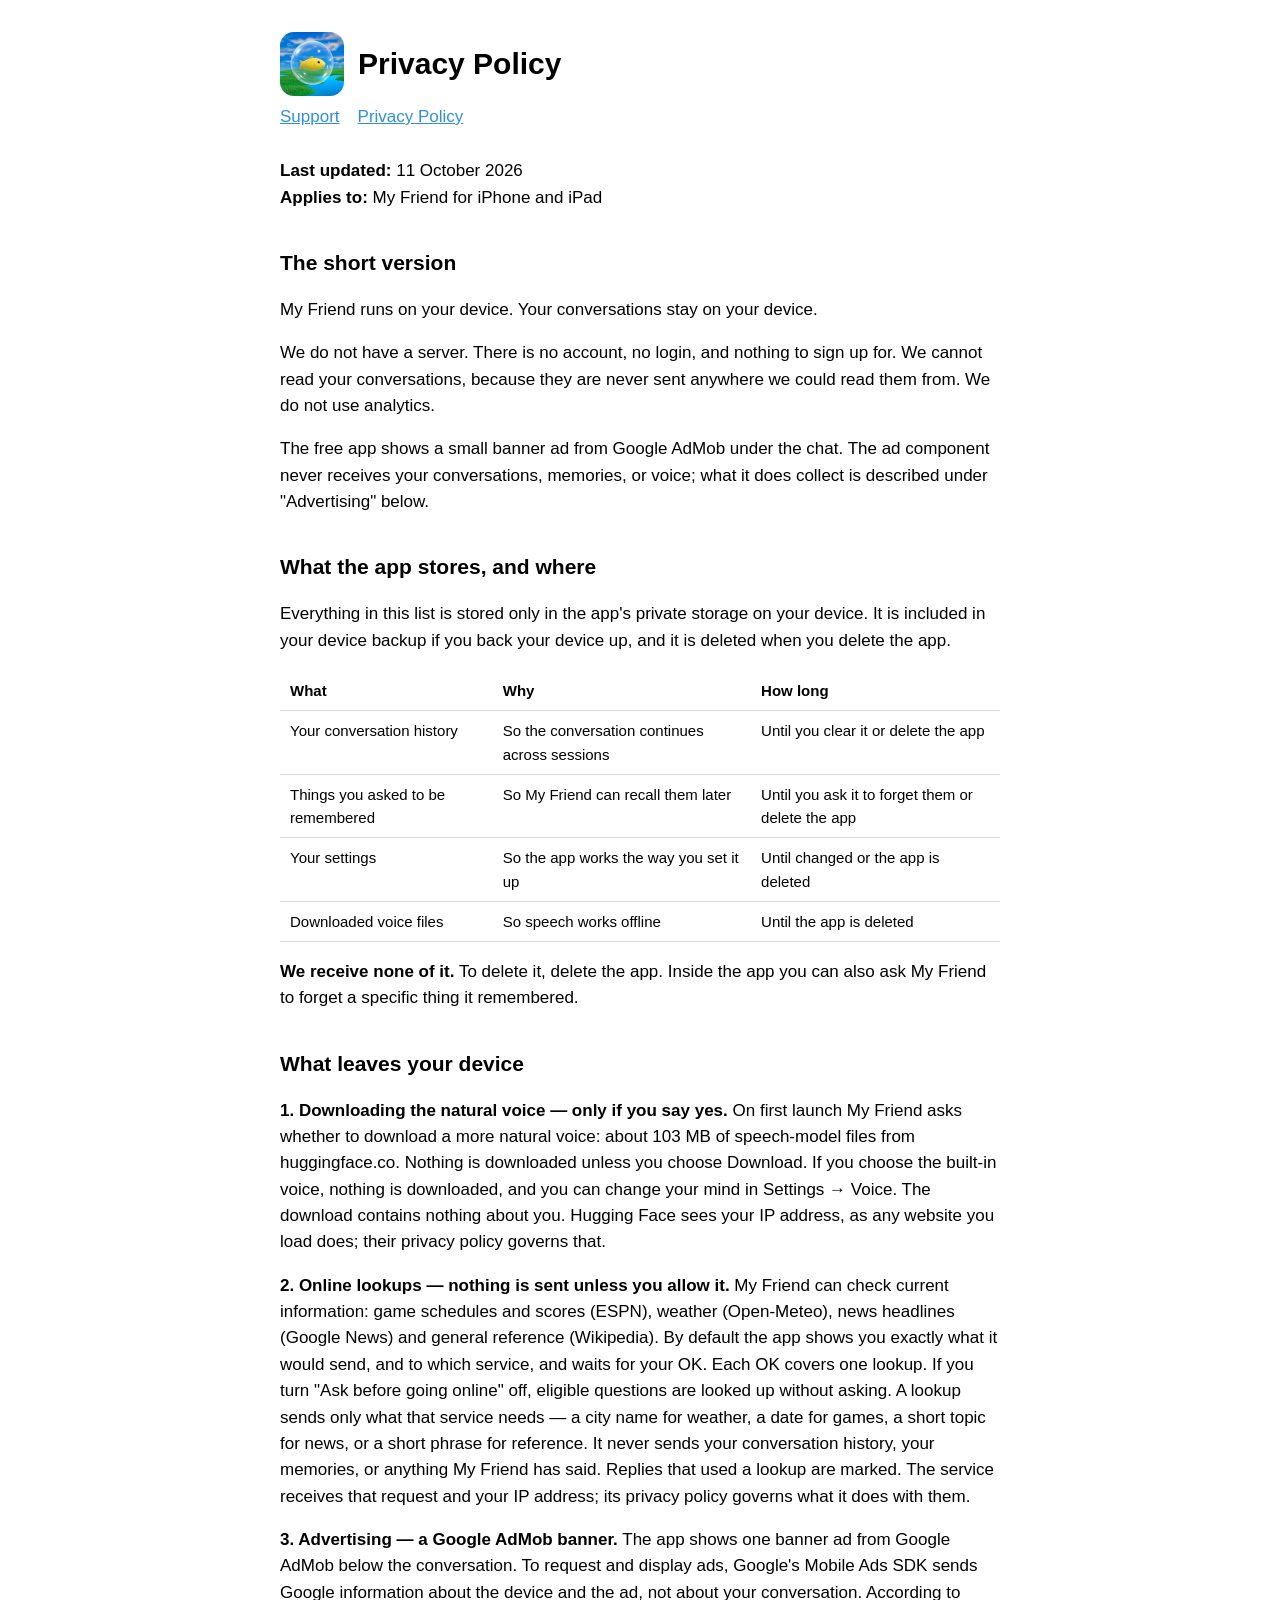
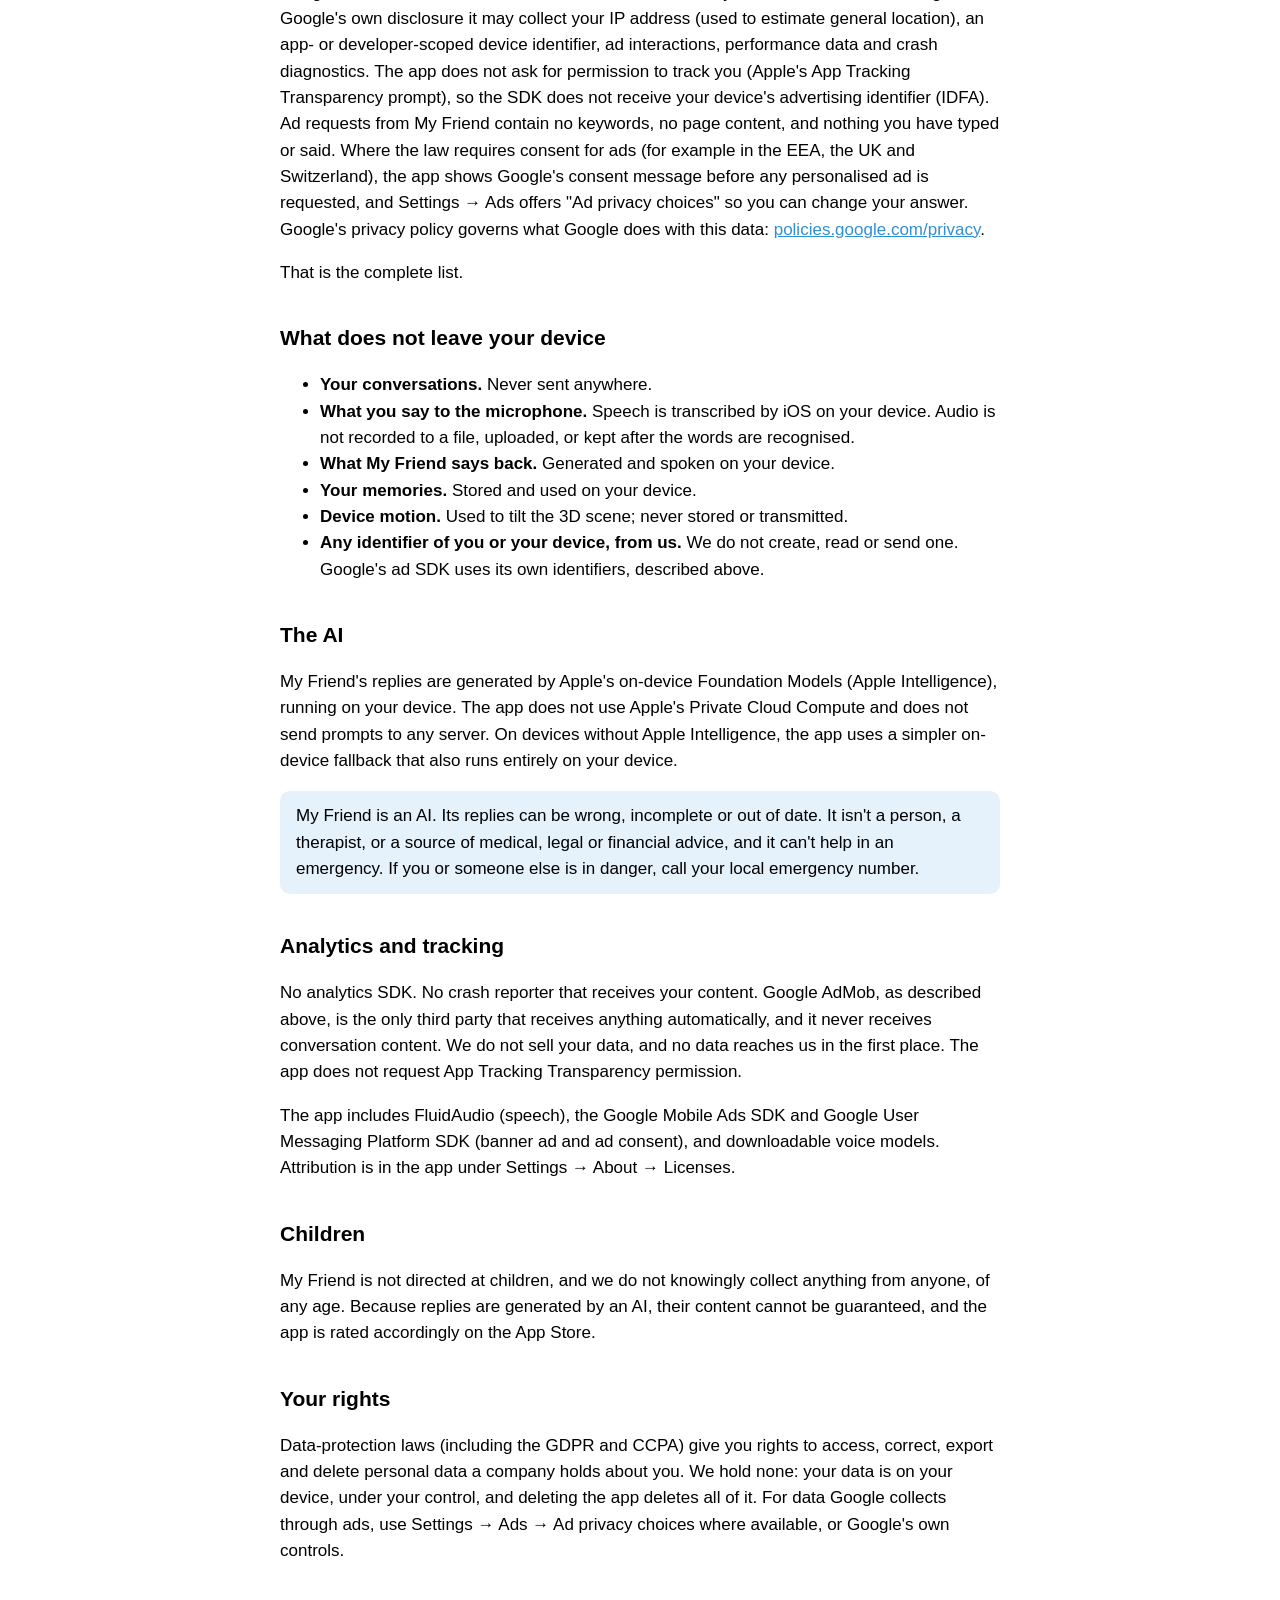
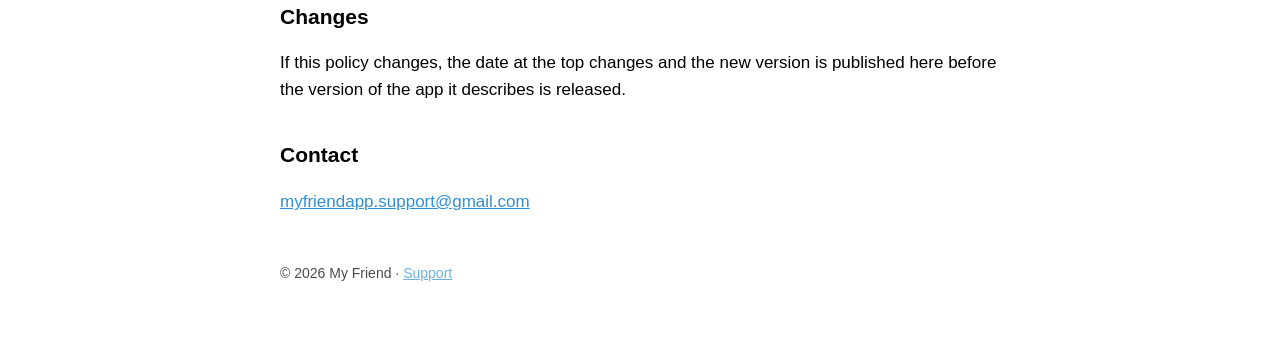
==== privacy.html @ 39dfbc70 "My Friend support site, privacy policy and app-ads.txt" ====
<!doctype html>
<html lang="en">
<head>
<meta charset="utf-8">
<meta name="viewport" content="width=device-width, initial-scale=1">
<title>My Friend — Privacy Policy</title>
<link rel="stylesheet" href="style.css">
</head>
<body>
<header>
  <img src="icon.png" alt="">
  <h1>Privacy Policy</h1>
</header>
<nav><a href="./">Support</a><a href="privacy.html">Privacy Policy</a></nav>

<p><strong>Last updated:</strong> 11 October 2026<br>
<strong>Applies to:</strong> My Friend for iPhone and iPad</p>

<h2>The short version</h2>
<p>My Friend runs on your device. Your conversations stay on your device.</p>
<p>We do not have a server. There is no account, no login, and nothing to sign up for. We cannot read
your conversations, because they are never sent anywhere we could read them from. We do not use
analytics.</p>
<p>The free app shows a small banner ad from Google AdMob under the chat. The ad component never
receives your conversations, memories, or voice; what it does collect is described under
"Advertising" below.</p>

<h2>What the app stores, and where</h2>
<p>Everything in this list is stored only in the app's private storage on your device. It is included
in your device backup if you back your device up, and it is deleted when you delete the app.</p>
<table>
<tr><th>What</th><th>Why</th><th>How long</th></tr>
<tr><td>Your conversation history</td><td>So the conversation continues across sessions</td><td>Until you clear it or delete the app</td></tr>
<tr><td>Things you asked to be remembered</td><td>So My Friend can recall them later</td><td>Until you ask it to forget them or delete the app</td></tr>
<tr><td>Your settings</td><td>So the app works the way you set it up</td><td>Until changed or the app is deleted</td></tr>
<tr><td>Downloaded voice files</td><td>So speech works offline</td><td>Until the app is deleted</td></tr>
</table>
<p><strong>We receive none of it.</strong> To delete it, delete the app. Inside the app you can also ask
My Friend to forget a specific thing it remembered.</p>

<h2>What leaves your device</h2>

<p><strong>1. Downloading the natural voice — only if you say yes.</strong>
On first launch My Friend asks whether to download a more natural voice: about 103 MB of
speech-model files from huggingface.co. Nothing is downloaded unless you choose Download. If you
choose the built-in voice, nothing is downloaded, and you can change your mind in Settings → Voice.
The download contains nothing about you. Hugging Face sees your IP address, as any website you
load does; their privacy policy governs that.</p>

<p><strong>2. Online lookups — nothing is sent unless you allow it.</strong>
My Friend can check current information: game schedules and scores (ESPN), weather (Open-Meteo),
news headlines (Google News) and general reference (Wikipedia). By default the app shows you exactly
what it would send, and to which service, and waits for your OK. Each OK covers one lookup. If you
turn "Ask before going online" off, eligible questions are looked up without asking.
A lookup sends only what that service needs — a city name for weather, a date for games, a short
topic for news, or a short phrase for reference. It never sends your conversation history, your
memories, or anything My Friend has said. Replies that used a lookup are marked. The service
receives that request and your IP address; its privacy policy governs what it does with them.</p>

<p><strong>3. Advertising — a Google AdMob banner.</strong>
The app shows one banner ad from Google AdMob below the conversation. To request and display ads,
Google's Mobile Ads SDK sends Google information about the device and the ad, not about your
conversation. According to Google's own disclosure it may collect your IP address (used to estimate
general location), an app- or developer-scoped device identifier, ad interactions, performance data
and crash diagnostics. The app does not ask for permission to track you (Apple's App Tracking
Transparency prompt), so the SDK does not receive your device's advertising identifier (IDFA).
Ad requests from My Friend contain no keywords, no page content, and nothing you have typed or said.
Where the law requires consent for ads (for example in the EEA, the UK and Switzerland), the app
shows Google's consent message before any personalised ad is requested, and Settings → Ads offers
"Ad privacy choices" so you can change your answer. Google's privacy policy governs what Google does
with this data: <a href="https://policies.google.com/privacy">policies.google.com/privacy</a>.</p>

<p>That is the complete list.</p>

<h2>What does not leave your device</h2>
<ul>
<li><strong>Your conversations.</strong> Never sent anywhere.</li>
<li><strong>What you say to the microphone.</strong> Speech is transcribed by iOS on your device. Audio
is not recorded to a file, uploaded, or kept after the words are recognised.</li>
<li><strong>What My Friend says back.</strong> Generated and spoken on your device.</li>
<li><strong>Your memories.</strong> Stored and used on your device.</li>
<li><strong>Device motion.</strong> Used to tilt the 3D scene; never stored or transmitted.</li>
<li><strong>Any identifier of you or your device, from us.</strong> We do not create, read or send one.
Google's ad SDK uses its own identifiers, described above.</li>
</ul>

<h2>The AI</h2>
<p>My Friend's replies are generated by Apple's on-device Foundation Models (Apple Intelligence),
running on your device. The app does not use Apple's Private Cloud Compute and does not send prompts
to any server. On devices without Apple Intelligence, the app uses a simpler on-device fallback that
also runs entirely on your device.</p>
<p class="note">My Friend is an AI. Its replies can be wrong, incomplete or out of date. It isn't a
person, a therapist, or a source of medical, legal or financial advice, and it can't help in an
emergency. If you or someone else is in danger, call your local emergency number.</p>

<h2>Analytics and tracking</h2>
<p>No analytics SDK. No crash reporter that receives your content. Google AdMob, as described above,
is the only third party that receives anything automatically, and it never receives conversation
content. We do not sell your data, and no data reaches us in the first place. The app does not
request App Tracking Transparency permission.</p>
<p>The app includes FluidAudio (speech), the Google Mobile Ads SDK and Google User Messaging Platform
SDK (banner ad and ad consent), and downloadable voice models. Attribution is in the app under
Settings → About → Licenses.</p>

<h2>Children</h2>
<p>My Friend is not directed at children, and we do not knowingly collect anything from anyone, of any
age. Because replies are generated by an AI, their content cannot be guaranteed, and the app is rated
accordingly on the App Store.</p>

<h2>Your rights</h2>
<p>Data-protection laws (including the GDPR and CCPA) give you rights to access, correct, export and
delete personal data a company holds about you. We hold none: your data is on your device, under your
control, and deleting the app deletes all of it. For data Google collects through ads, use Settings →
Ads → Ad privacy choices where available, or Google's own controls.</p>

<h2>Changes</h2>
<p>If this policy changes, the date at the top changes and the new version is published here before
the version of the app it describes is released.</p>

<h2>Contact</h2>
<p><a href="mailto:myfriendapp.support@gmail.com">myfriendapp.support@gmail.com</a></p>

<footer>© 2026 My Friend · <a href="./">Support</a></footer>
</body>
</html>
---- style.css ----
:root { color-scheme: light dark; --accent: #2f8fd8; }
body {
  font: 17px/1.55 -apple-system, BlinkMacSystemFont, "Segoe UI", Helvetica, Arial, sans-serif;
  max-width: 720px; margin: 0 auto; padding: 32px 20px 64px;
}
header { display: flex; align-items: center; gap: 14px; margin-bottom: 8px; }
header img { width: 64px; height: 64px; border-radius: 14px; }
h1 { margin: 0; font-size: 30px; }
h2 { margin-top: 36px; font-size: 21px; }
a { color: var(--accent); }
nav { margin: 8px 0 28px; display: flex; gap: 18px; }
.note { padding: 12px 16px; border-radius: 10px; background: rgba(47, 143, 216, 0.12); }
table { border-collapse: collapse; width: 100%; font-size: 15px; }
th, td { text-align: left; vertical-align: top; padding: 8px 10px; border-bottom: 1px solid rgba(128, 128, 128, 0.3); }
footer { margin-top: 48px; font-size: 14px; opacity: 0.7; }
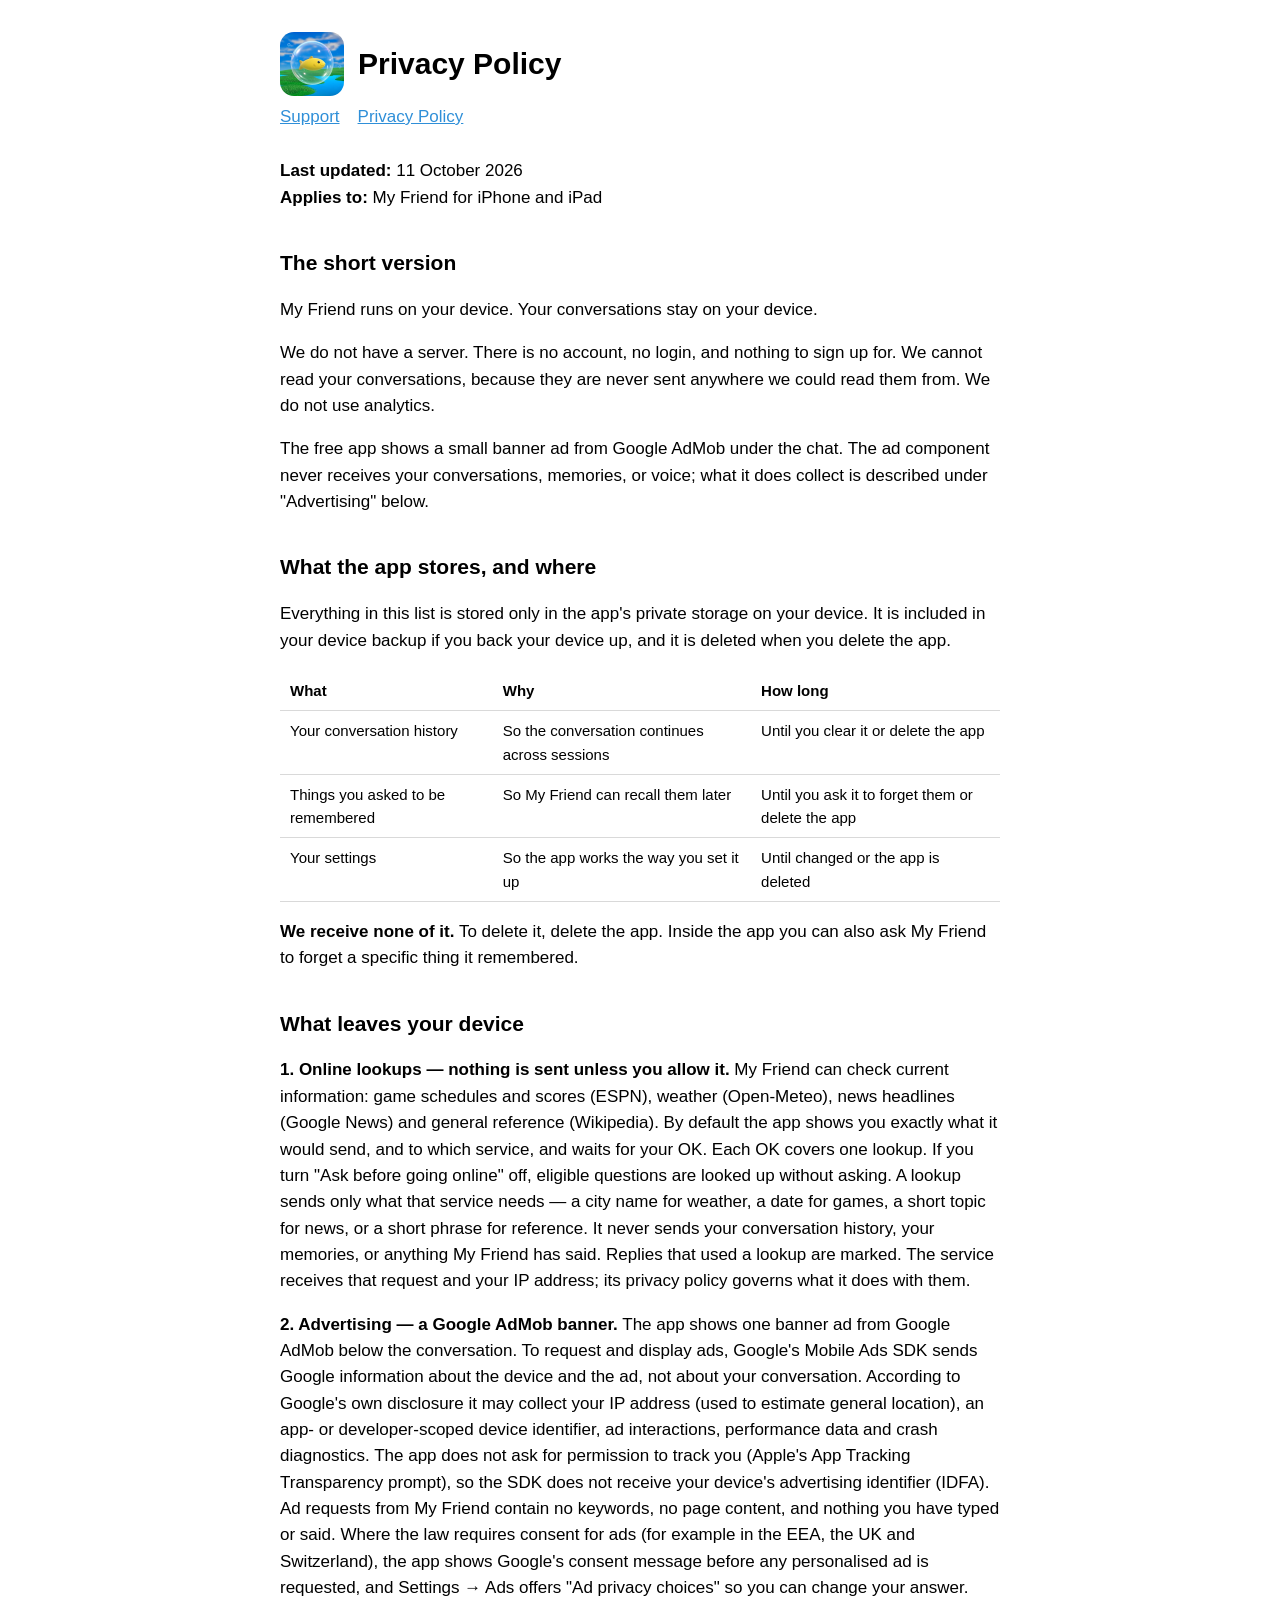
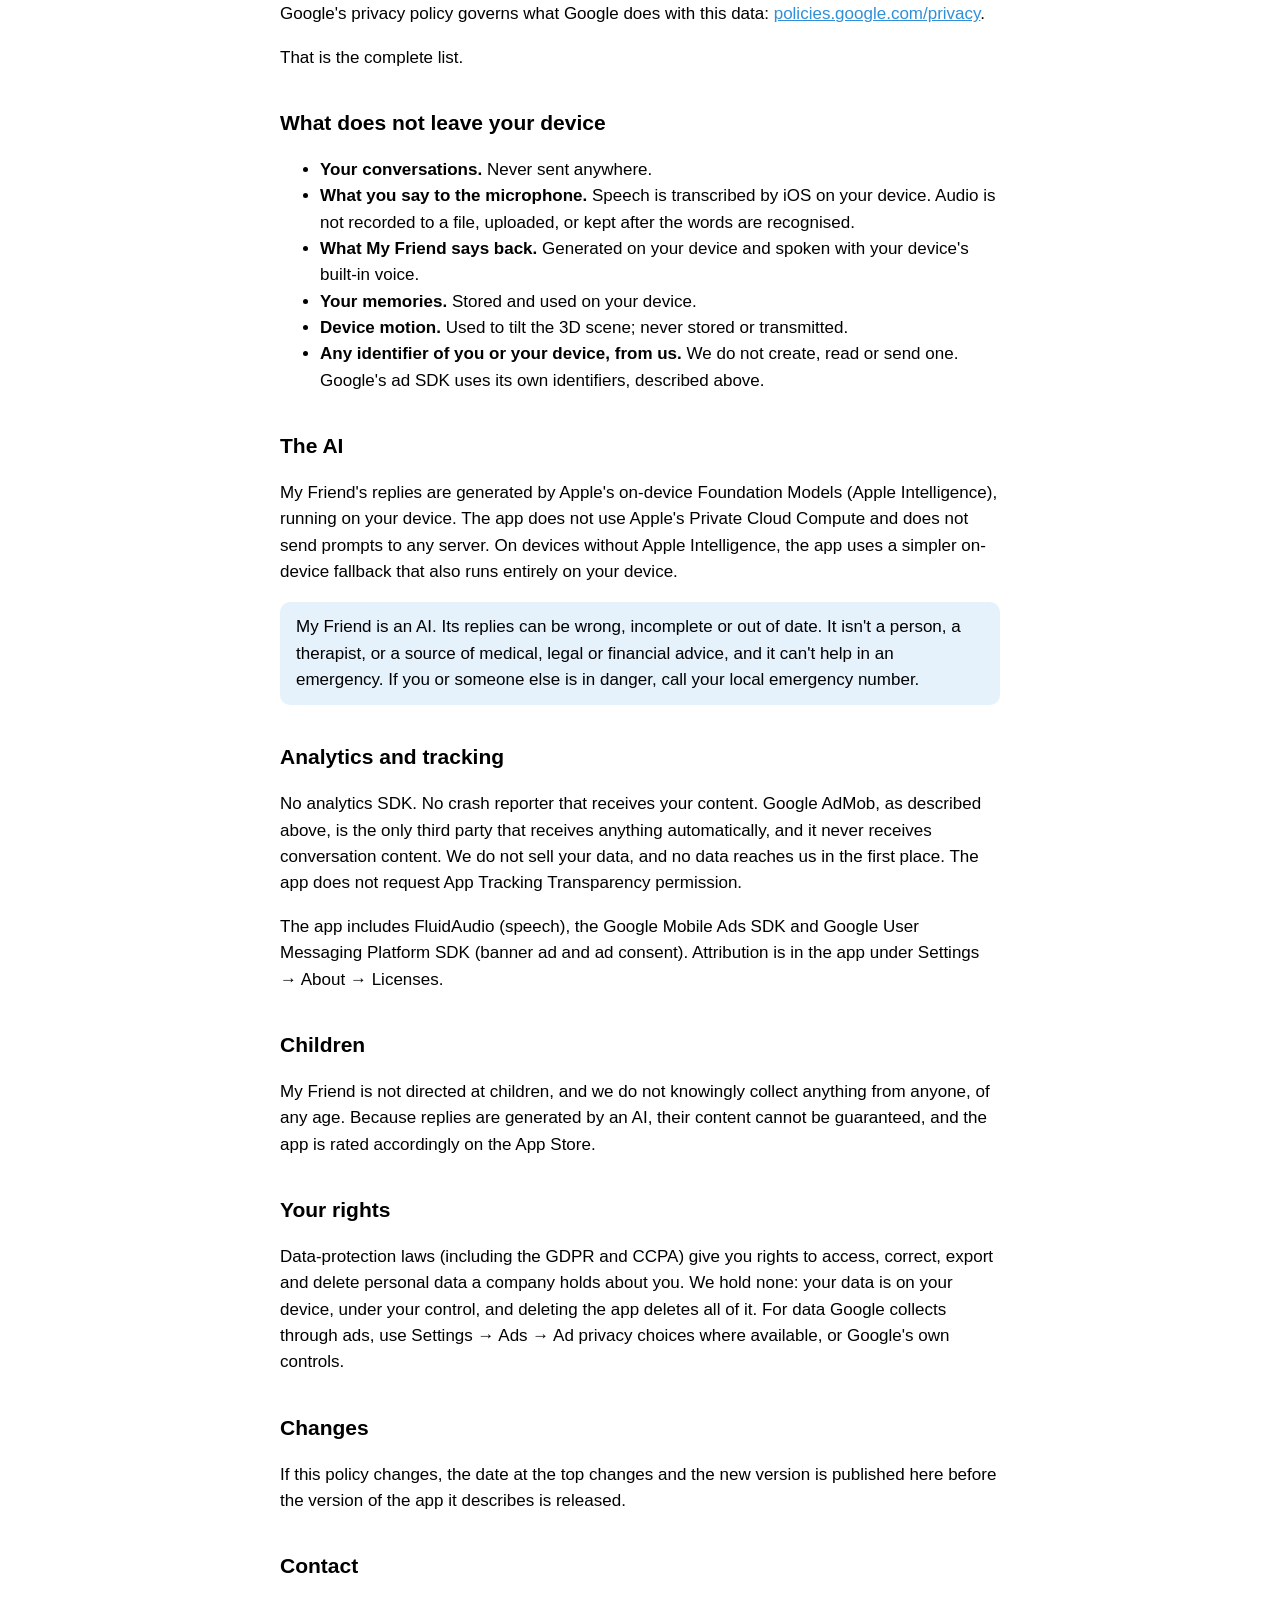
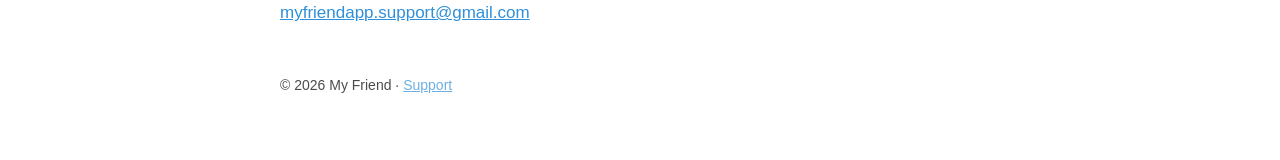
==== commit 74abf4dd: "Remove the natural voice download from the support page and privacy policy" ====
--- a/privacy.html
+++ b/privacy.html
@@ -33,21 +33,13 @@
 <tr><td>Your conversation history</td><td>So the conversation continues across sessions</td><td>Until you clear it or delete the app</td></tr>
 <tr><td>Things you asked to be remembered</td><td>So My Friend can recall them later</td><td>Until you ask it to forget them or delete the app</td></tr>
 <tr><td>Your settings</td><td>So the app works the way you set it up</td><td>Until changed or the app is deleted</td></tr>
-<tr><td>Downloaded voice files</td><td>So speech works offline</td><td>Until the app is deleted</td></tr>
 </table>
 <p><strong>We receive none of it.</strong> To delete it, delete the app. Inside the app you can also ask
 My Friend to forget a specific thing it remembered.</p>
 
 <h2>What leaves your device</h2>
 
-<p><strong>1. Downloading the natural voice — only if you say yes.</strong>
-On first launch My Friend asks whether to download a more natural voice: about 103 MB of
-speech-model files from huggingface.co. Nothing is downloaded unless you choose Download. If you
-choose the built-in voice, nothing is downloaded, and you can change your mind in Settings → Voice.
-The download contains nothing about you. Hugging Face sees your IP address, as any website you
-load does; their privacy policy governs that.</p>
-
-<p><strong>2. Online lookups — nothing is sent unless you allow it.</strong>
+<p><strong>1. Online lookups — nothing is sent unless you allow it.</strong>
 My Friend can check current information: game schedules and scores (ESPN), weather (Open-Meteo),
 news headlines (Google News) and general reference (Wikipedia). By default the app shows you exactly
 what it would send, and to which service, and waits for your OK. Each OK covers one lookup. If you
@@ -57,7 +49,7 @@
 memories, or anything My Friend has said. Replies that used a lookup are marked. The service
 receives that request and your IP address; its privacy policy governs what it does with them.</p>
 
-<p><strong>3. Advertising — a Google AdMob banner.</strong>
+<p><strong>2. Advertising — a Google AdMob banner.</strong>
 The app shows one banner ad from Google AdMob below the conversation. To request and display ads,
 Google's Mobile Ads SDK sends Google information about the device and the ad, not about your
 conversation. According to Google's own disclosure it may collect your IP address (used to estimate
@@ -77,7 +69,7 @@
 <li><strong>Your conversations.</strong> Never sent anywhere.</li>
 <li><strong>What you say to the microphone.</strong> Speech is transcribed by iOS on your device. Audio
 is not recorded to a file, uploaded, or kept after the words are recognised.</li>
-<li><strong>What My Friend says back.</strong> Generated and spoken on your device.</li>
+<li><strong>What My Friend says back.</strong> Generated on your device and spoken with your device's built-in voice.</li>
 <li><strong>Your memories.</strong> Stored and used on your device.</li>
 <li><strong>Device motion.</strong> Used to tilt the 3D scene; never stored or transmitted.</li>
 <li><strong>Any identifier of you or your device, from us.</strong> We do not create, read or send one.
@@ -99,7 +91,7 @@
 content. We do not sell your data, and no data reaches us in the first place. The app does not
 request App Tracking Transparency permission.</p>
 <p>The app includes FluidAudio (speech), the Google Mobile Ads SDK and Google User Messaging Platform
-SDK (banner ad and ad consent), and downloadable voice models. Attribution is in the app under
+SDK (banner ad and ad consent). Attribution is in the app under
 Settings → About → Licenses.</p>
 
 <h2>Children</h2>
